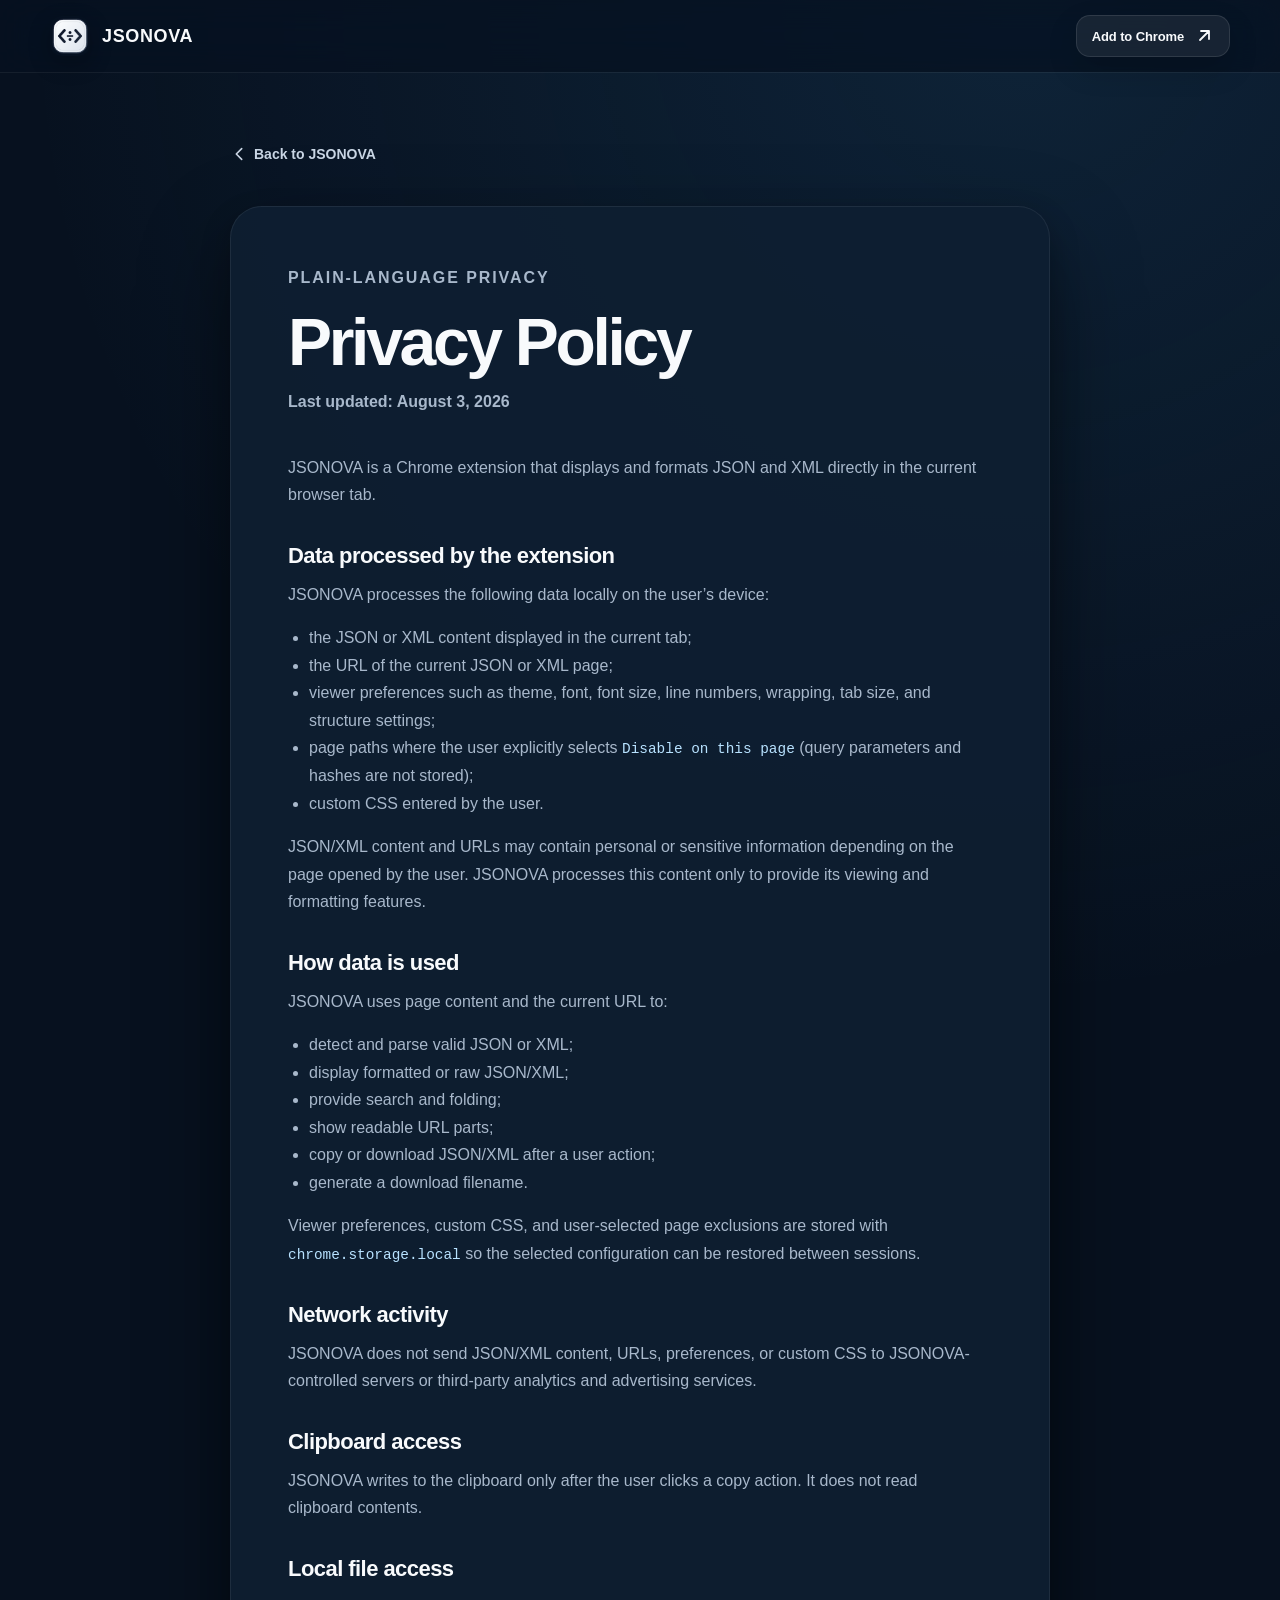
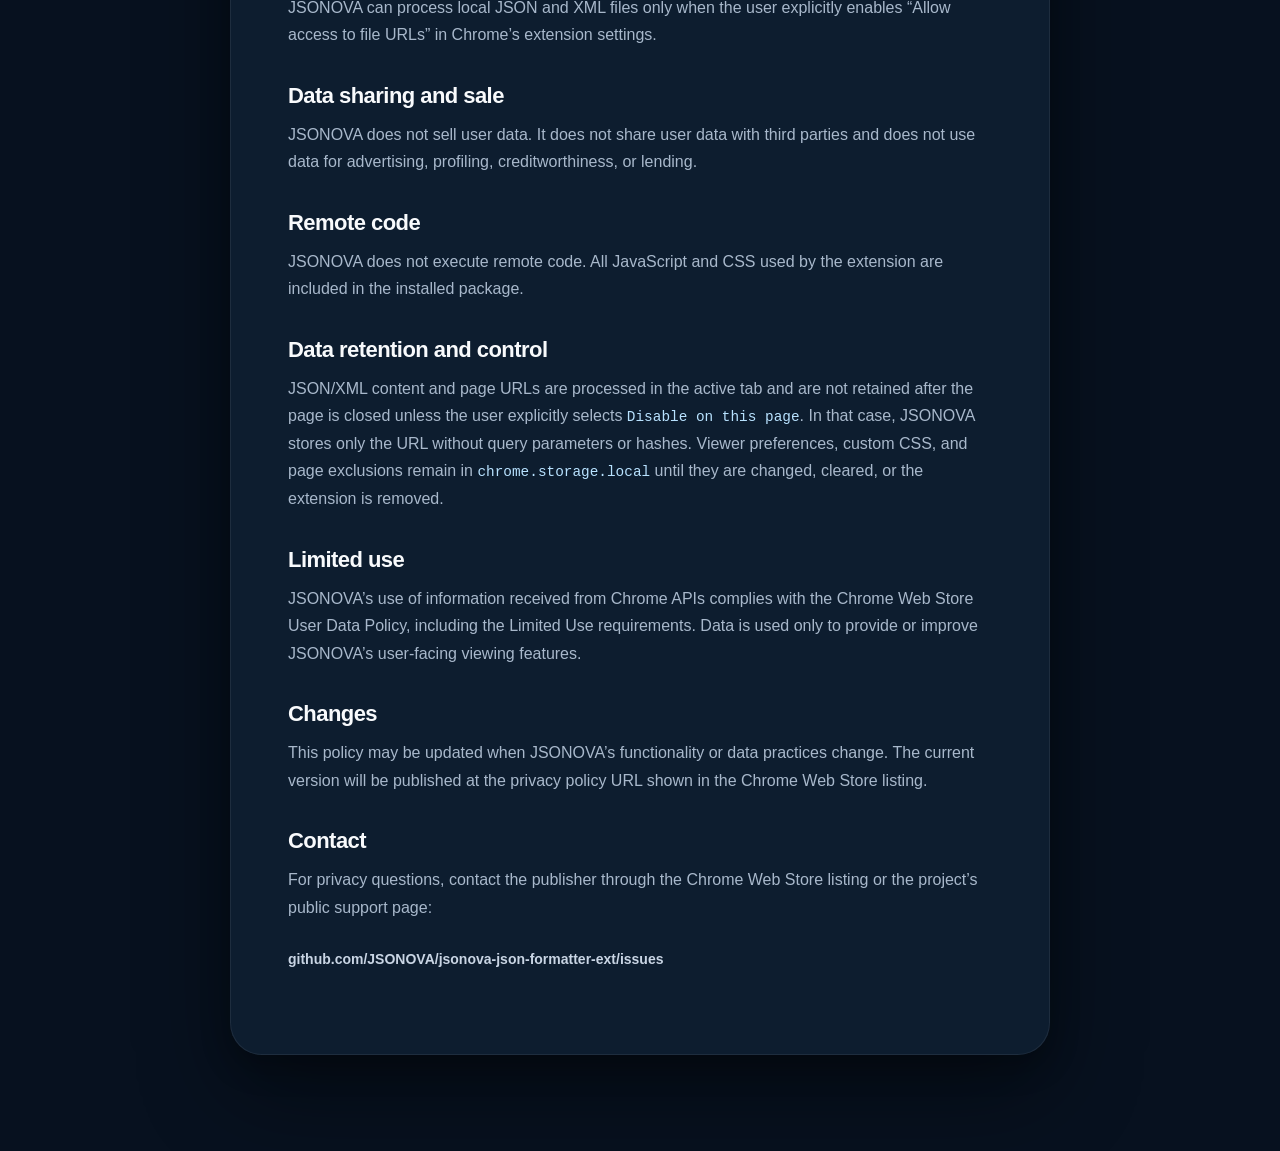
==== privacy.html @ 5b2e215f "feat(site): publish landing page" ====
<!doctype html>
<html lang="en">
  <head>
    <meta charset="UTF-8" />
    <meta name="viewport" content="width=device-width, initial-scale=1" />
    <meta name="theme-color" content="#07111f" />
    <meta name="description" content="Privacy policy for the JSONOVA Chrome extension." />
    <link rel="icon" href="assets/jsonova-icon.png" />
    <link rel="stylesheet" href="styles.css" />
    <title>Privacy Policy — JSONOVA</title>
  </head>
  <body>
    <header class="site-header">
      <div class="container header-inner">
        <a class="brand" href="index.html" aria-label="Back to JSONOVA home">
          <img src="assets/jsonova-icon.png" alt="" width="40" height="40" />
          <span>JSONOVA</span>
        </a>
        <a
          class="button button-small button-secondary"
          href="https://chromewebstore.google.com/detail/lgccmeebjifcbcfpobkkcpoehgciamji"
          target="_blank"
          rel="noopener noreferrer"
        >
          Add to Chrome
          <svg aria-hidden="true" viewBox="0 0 20 20"><path d="M7 5h8v8M15 5 6 14" /></svg>
        </a>
      </div>
    </header>

    <main class="privacy-page">
      <div class="policy-shell">
        <a class="text-link policy-back" href="index.html">
          <svg aria-hidden="true" viewBox="0 0 20 20"><path d="m13 4-6 6 6 6" /></svg>
          Back to JSONOVA
        </a>
        <article class="policy-card">
          <p class="kicker">Plain-language privacy</p>
          <h1>Privacy Policy</h1>
          <p class="policy-date">Last updated: August 3, 2026</p>

          <p>JSONOVA is a Chrome extension that displays and formats JSON and XML directly in the current browser tab.</p>

          <h2>Data processed by the extension</h2>
          <p>JSONOVA processes the following data locally on the user’s device:</p>
          <ul>
            <li>the JSON or XML content displayed in the current tab;</li>
            <li>the URL of the current JSON or XML page;</li>
            <li>viewer preferences such as theme, font, font size, line numbers, wrapping, tab size, and structure settings;</li>
            <li>page paths where the user explicitly selects <code>Disable on this page</code> (query parameters and hashes are not stored);</li>
            <li>custom CSS entered by the user.</li>
          </ul>
          <p>JSON/XML content and URLs may contain personal or sensitive information depending on the page opened by the user. JSONOVA processes this content only to provide its viewing and formatting features.</p>

          <h2>How data is used</h2>
          <p>JSONOVA uses page content and the current URL to:</p>
          <ul>
            <li>detect and parse valid JSON or XML;</li>
            <li>display formatted or raw JSON/XML;</li>
            <li>provide search and folding;</li>
            <li>show readable URL parts;</li>
            <li>copy or download JSON/XML after a user action;</li>
            <li>generate a download filename.</li>
          </ul>
          <p>Viewer preferences, custom CSS, and user-selected page exclusions are stored with <code>chrome.storage.local</code> so the selected configuration can be restored between sessions.</p>

          <h2>Network activity</h2>
          <p>JSONOVA does not send JSON/XML content, URLs, preferences, or custom CSS to JSONOVA-controlled servers or third-party analytics and advertising services.</p>

          <h2>Clipboard access</h2>
          <p>JSONOVA writes to the clipboard only after the user clicks a copy action. It does not read clipboard contents.</p>

          <h2>Local file access</h2>
          <p>JSONOVA can process local JSON and XML files only when the user explicitly enables “Allow access to file URLs” in Chrome’s extension settings.</p>

          <h2>Data sharing and sale</h2>
          <p>JSONOVA does not sell user data. It does not share user data with third parties and does not use data for advertising, profiling, creditworthiness, or lending.</p>

          <h2>Remote code</h2>
          <p>JSONOVA does not execute remote code. All JavaScript and CSS used by the extension are included in the installed package.</p>

          <h2>Data retention and control</h2>
          <p>JSON/XML content and page URLs are processed in the active tab and are not retained after the page is closed unless the user explicitly selects <code>Disable on this page</code>. In that case, JSONOVA stores only the URL without query parameters or hashes. Viewer preferences, custom CSS, and page exclusions remain in <code>chrome.storage.local</code> until they are changed, cleared, or the extension is removed.</p>

          <h2>Limited use</h2>
          <p>JSONOVA’s use of information received from Chrome APIs complies with the Chrome Web Store User Data Policy, including the Limited Use requirements. Data is used only to provide or improve JSONOVA’s user-facing viewing features.</p>

          <h2>Changes</h2>
          <p>This policy may be updated when JSONOVA’s functionality or data practices change. The current version will be published at the privacy policy URL shown in the Chrome Web Store listing.</p>

          <h2>Contact</h2>
          <p>For privacy questions, contact the publisher through the Chrome Web Store listing or the project’s public support page:</p>
          <p><a class="text-link" href="https://github.com/JSONOVA/jsonova-json-formatter-ext/issues" target="_blank" rel="noopener noreferrer">github.com/JSONOVA/jsonova-json-formatter-ext/issues</a></p>
        </article>
      </div>
    </main>
  </body>
</html>
---- styles.css ----
:root {
  color-scheme: dark;
  --bg: #07111f;
  --bg-deep: #050c17;
  --surface: #0d1b2d;
  --surface-raised: #12243a;
  --surface-soft: #152b43;
  --text: #f8fafc;
  --muted: #a8b8cb;
  --muted-strong: #c9d5e4;
  --accent: #8fc9f4;
  --accent-bright: #b8e2ff;
  --accent-deep: #2e86c1;
  --success: #64d6a5;
  --shadow-lg: 0 38px 90px rgba(0, 0, 0, 0.42), 0 12px 30px rgba(0, 0, 0, 0.24);
  --shadow-card: 0 20px 50px rgba(0, 0, 0, 0.22), inset 0 0 0 1px rgba(255, 255, 255, 0.055);
  --radius-xl: 32px;
  --radius-lg: 26px;
  --radius-md: 18px;
  --container: 1180px;
}

*,
*::before,
*::after {
  box-sizing: border-box;
}

html {
  scroll-behavior: smooth;
  scroll-padding-top: 92px;
  overflow-x: clip;
}

body {
  margin: 0;
  min-width: 320px;
  overflow-x: clip;
  background: var(--bg);
  color: var(--text);
  font-family: Inter, ui-sans-serif, -apple-system, BlinkMacSystemFont, "Segoe UI", sans-serif;
  font-synthesis: none;
  -webkit-font-smoothing: antialiased;
  text-rendering: optimizeLegibility;
}

button,
a {
  -webkit-tap-highlight-color: transparent;
}

button {
  font: inherit;
}

a {
  color: inherit;
  text-decoration: none;
}

img,
svg {
  display: block;
}

svg {
  fill: none;
  stroke: currentColor;
  stroke-linecap: round;
  stroke-linejoin: round;
  stroke-width: 1.8;
}

.container {
  width: min(var(--container), calc(100% - 40px));
  margin-inline: auto;
}

.section-shell {
  position: relative;
  padding: 112px 0;
}

.section-muted {
  background:
    radial-gradient(circle at 88% 12%, rgba(67, 148, 209, 0.11), transparent 30%),
    linear-gradient(180deg, rgba(255, 255, 255, 0.018), rgba(255, 255, 255, 0));
}

.skip-link {
  position: fixed;
  z-index: 100;
  top: 12px;
  left: 12px;
  padding: 12px 16px;
  border-radius: 12px;
  background: var(--text);
  color: var(--bg);
  font-weight: 700;
  transform: translateY(-150%);
  transition: transform 180ms ease;
}

.skip-link:focus {
  transform: translateY(0);
}

.site-header {
  position: fixed;
  z-index: 50;
  top: 0;
  right: 0;
  left: 0;
  background: rgba(7, 17, 31, 0.78);
  box-shadow: 0 1px 0 rgba(255, 255, 255, 0.06);
  backdrop-filter: blur(18px) saturate(140%);
}

.header-inner {
  display: flex;
  min-height: 72px;
  align-items: center;
  justify-content: space-between;
  gap: 24px;
}

.brand {
  display: inline-flex;
  min-height: 44px;
  align-items: center;
  gap: 12px;
  font-size: 18px;
  font-weight: 850;
  letter-spacing: 0.035em;
}

.brand img {
  border-radius: 12px;
  box-shadow: 0 8px 22px rgba(0, 0, 0, 0.24);
}

.main-nav {
  display: flex;
  align-items: center;
  gap: 32px;
  color: var(--muted);
  font-size: 14px;
  font-weight: 650;
}

.main-nav a,
.footer-links a {
  position: relative;
  min-height: 44px;
  display: inline-flex;
  align-items: center;
  transition-property: color;
  transition-duration: 180ms;
}

.main-nav a:hover,
.main-nav a:focus-visible,
.footer-links a:hover,
.footer-links a:focus-visible {
  color: var(--text);
}

.button {
  display: inline-flex;
  min-height: 50px;
  align-items: center;
  justify-content: center;
  gap: 10px;
  padding: 0 20px;
  border-radius: 16px;
  font-size: 15px;
  font-weight: 760;
  letter-spacing: -0.01em;
  box-shadow: 0 12px 30px rgba(0, 0, 0, 0.2);
  transition-property: transform, background-color, color, box-shadow;
  transition-duration: 180ms;
  transition-timing-function: cubic-bezier(0.2, 0, 0, 1);
}

.button:hover {
  transform: translateY(-2px);
}

.button:active {
  transform: scale(0.96);
}

.button:focus-visible,
.format-tab:focus-visible,
.url-tab:focus-visible,
.text-link:focus-visible,
.brand:focus-visible,
.main-nav a:focus-visible,
.footer-links a:focus-visible {
  outline: 3px solid rgba(143, 201, 244, 0.62);
  outline-offset: 3px;
}

.button svg {
  width: 20px;
  height: 20px;
}

.button-small {
  min-height: 42px;
  padding-inline: 16px;
  border-radius: 14px;
  font-size: 13px;
}

.button-primary {
  background: linear-gradient(135deg, #bfe5ff 0%, #77bdec 100%);
  color: #07111f;
  box-shadow: 0 18px 36px rgba(47, 132, 191, 0.28), inset 0 1px 0 rgba(255, 255, 255, 0.6);
}

.button-primary:hover {
  box-shadow: 0 22px 42px rgba(47, 132, 191, 0.34), inset 0 1px 0 rgba(255, 255, 255, 0.68);
}

.button-secondary {
  background: rgba(255, 255, 255, 0.065);
  color: var(--text);
  box-shadow: inset 0 0 0 1px rgba(255, 255, 255, 0.1), 0 12px 30px rgba(0, 0, 0, 0.16);
}

.button-secondary:hover {
  background: rgba(255, 255, 255, 0.095);
}

.chrome-mark {
  stroke-width: 1.6;
}

.text-link {
  display: inline-flex;
  min-height: 44px;
  align-items: center;
  gap: 6px;
  color: var(--muted-strong);
  font-size: 14px;
  font-weight: 700;
  transition-property: color;
  transition-duration: 180ms;
}

.text-link:hover {
  color: var(--text);
}

.text-link svg {
  width: 18px;
  height: 18px;
  transition-property: transform;
  transition-duration: 180ms;
}

.text-link:hover svg {
  transform: translateX(3px);
}

.hero {
  min-height: 100vh;
  padding-top: 154px;
  padding-bottom: 68px;
  background:
    linear-gradient(180deg, rgba(7, 17, 31, 0) 70%, rgba(20, 43, 67, 0.22)),
    radial-gradient(circle at 52% 2%, rgba(63, 137, 201, 0.13), transparent 32%);
  isolation: isolate;
}

.hero::before {
  position: absolute;
  z-index: -2;
  inset: 0;
  background-image:
    linear-gradient(rgba(255, 255, 255, 0.025) 1px, transparent 1px),
    linear-gradient(90deg, rgba(255, 255, 255, 0.025) 1px, transparent 1px);
  background-size: 72px 72px;
  mask-image: linear-gradient(to bottom, black, transparent 72%);
  content: "";
}

.hero-orb,
.final-orb,
.xml-glow {
  position: absolute;
  z-index: -1;
  border-radius: 50%;
  filter: blur(70px);
  pointer-events: none;
}

.hero-orb-one {
  top: 90px;
  right: -150px;
  width: 520px;
  height: 520px;
  background: rgba(52, 140, 205, 0.18);
}

.hero-orb-two {
  bottom: 40px;
  left: -180px;
  width: 460px;
  height: 460px;
  background: rgba(25, 97, 155, 0.12);
}

.hero-grid {
  display: grid;
  grid-template-columns: minmax(0, 0.84fr) minmax(560px, 1.16fr);
  align-items: center;
  gap: 66px;
}

.hero-copy {
  position: relative;
  z-index: 2;
}

.eyebrow,
.kicker {
  color: var(--accent);
  font-size: 13px;
  font-weight: 800;
  letter-spacing: 0.12em;
  text-transform: uppercase;
}

.eyebrow {
  display: inline-flex;
  min-height: 34px;
  align-items: center;
  gap: 9px;
  padding: 0 13px;
  border-radius: 17px;
  background: rgba(143, 201, 244, 0.08);
  box-shadow: inset 0 0 0 1px rgba(143, 201, 244, 0.16);
  letter-spacing: 0.075em;
}

.eyebrow-dot,
.live-dot {
  width: 7px;
  height: 7px;
  flex: 0 0 auto;
  border-radius: 50%;
  background: var(--success);
  box-shadow: 0 0 0 4px rgba(100, 214, 165, 0.1), 0 0 16px rgba(100, 214, 165, 0.55);
}

h1,
h2,
h3,
p {
  margin-top: 0;
}

h1,
h2 {
  text-wrap: balance;
}

p {
  text-wrap: pretty;
}

.hero h1 {
  margin: 25px 0 24px;
  font-size: clamp(58px, 6.1vw, 88px);
  line-height: 0.98;
  letter-spacing: -0.061em;
}

.hero h1 span {
  color: var(--accent);
}

.hero-lead {
  max-width: 600px;
  margin-bottom: 30px;
  color: var(--muted);
  font-size: clamp(18px, 1.7vw, 21px);
  line-height: 1.62;
}

.hero-actions {
  display: flex;
  align-items: center;
  gap: 22px;
  flex-wrap: wrap;
}

.trust-list {
  display: flex;
  flex-wrap: wrap;
  gap: 12px 24px;
  margin: 24px 0 0;
  padding: 0;
  color: #92a6bd;
  font-size: 13px;
  font-weight: 650;
  list-style: none;
}

.trust-list li {
  display: inline-flex;
  align-items: center;
  gap: 7px;
}

.trust-list svg {
  width: 16px;
  height: 16px;
  color: var(--success);
  stroke-width: 2.3;
}

.showcase {
  position: relative;
  padding: 8px;
  border-radius: var(--radius-xl);
  background: rgba(16, 34, 55, 0.7);
  box-shadow: var(--shadow-lg), inset 0 0 0 1px rgba(255, 255, 255, 0.07);
  backdrop-filter: blur(10px);
}

.showcase-toolbar {
  display: flex;
  min-height: 58px;
  align-items: center;
  justify-content: space-between;
  gap: 16px;
  padding: 8px 12px 8px 10px;
}

.showcase-toolbar > span {
  display: inline-flex;
  align-items: center;
  gap: 10px;
  color: #8195ad;
  font-size: 11px;
  font-weight: 800;
  letter-spacing: 0.08em;
}

.format-tabs {
  display: inline-flex;
  gap: 4px;
  padding: 4px;
  border-radius: 14px;
  background: rgba(4, 11, 21, 0.58);
}

.format-tab {
  min-width: 68px;
  min-height: 40px;
  border: 0;
  border-radius: 10px;
  background: transparent;
  color: #8296ad;
  cursor: pointer;
  font-size: 12px;
  font-weight: 800;
  letter-spacing: 0.05em;
  transition-property: background-color, color, box-shadow, transform;
  transition-duration: 180ms;
  transition-timing-function: cubic-bezier(0.2, 0, 0, 1);
}

.format-tab:hover {
  color: var(--text);
}

.format-tab:active {
  transform: scale(0.96);
}

.format-tab.is-active {
  background: #1b3653;
  color: var(--accent-bright);
  box-shadow: 0 8px 16px rgba(0, 0, 0, 0.2), inset 0 0 0 1px rgba(255, 255, 255, 0.08);
}

.media-shell {
  position: relative;
  overflow: hidden;
  min-height: 560px;
  border-radius: calc(var(--radius-xl) - 8px);
  background: #20252e;
  box-shadow: inset 0 0 0 1px rgba(255, 255, 255, 0.1);
}

.product-shot {
  position: absolute;
  inset: 0;
  opacity: 0;
  transform: scale(0.985);
  pointer-events: none;
  transition-property: opacity, transform, filter;
  transition-duration: 260ms;
  transition-timing-function: cubic-bezier(0.2, 0, 0, 1);
  filter: blur(1px);
}

.product-shot.is-active {
  z-index: 1;
  opacity: 1;
  transform: scale(1);
  pointer-events: auto;
  filter: blur(0);
}

.product-shot img,
.media-shell-tall img {
  width: 100%;
  height: 100%;
  object-fit: cover;
  object-position: top;
  outline: 1px solid rgba(255, 255, 255, 0.1);
  outline-offset: -1px;
}

.showcase-note {
  display: flex;
  min-height: 46px;
  align-items: center;
  justify-content: space-between;
  padding: 0 14px;
  color: #758aa3;
  font-size: 11px;
  font-weight: 700;
  letter-spacing: 0.04em;
}

.capability-strip {
  display: grid;
  grid-template-columns: repeat(4, 1fr);
  margin-top: 76px;
  border-radius: 22px;
  background: rgba(11, 25, 42, 0.66);
  box-shadow: inset 0 0 0 1px rgba(255, 255, 255, 0.055), 0 20px 45px rgba(0, 0, 0, 0.16);
}

.capability-strip div {
  display: flex;
  min-height: 82px;
  align-items: center;
  gap: 14px;
  padding: 0 24px;
}

.capability-strip div + div {
  box-shadow: inset 1px 0 rgba(255, 255, 255, 0.055);
}

.capability-strip span,
.step-number {
  color: #6686a5;
  font-size: 12px;
  font-variant-numeric: tabular-nums;
  font-weight: 800;
  letter-spacing: 0.08em;
}

.capability-strip strong {
  color: var(--muted-strong);
  font-size: 13px;
  letter-spacing: 0.01em;
}

.section-heading {
  max-width: 770px;
  margin-bottom: 55px;
}

.section-heading h2,
.xml-copy h2,
.privacy-card h2,
.final-cta h2 {
  margin: 14px 0 20px;
  font-size: clamp(40px, 5vw, 64px);
  line-height: 1.06;
  letter-spacing: -0.048em;
}

.section-heading > p:last-child,
.xml-copy > p,
.privacy-card p,
.final-cta > p:not(.kicker) {
  color: var(--muted);
  font-size: 18px;
  line-height: 1.7;
}

.feature-grid {
  display: grid;
  grid-template-columns: repeat(2, minmax(0, 1fr));
  gap: 18px;
}

.feature-card {
  position: relative;
  min-height: 330px;
  padding: 32px;
  overflow: hidden;
  border-radius: var(--radius-lg);
  background:
    radial-gradient(circle at 100% 0, rgba(88, 166, 220, 0.1), transparent 38%),
    rgba(14, 30, 49, 0.9);
  box-shadow: var(--shadow-card);
}

.feature-card-wide {
  display: grid;
  grid-template-columns: minmax(0, 1fr) minmax(220px, 0.75fr);
  align-items: end;
  gap: 28px;
}

.feature-icon,
.step-icon,
.privacy-mark {
  display: grid;
  width: 50px;
  height: 50px;
  place-items: center;
  border-radius: 15px;
  background: rgba(143, 201, 244, 0.09);
  color: var(--accent);
  box-shadow: inset 0 0 0 1px rgba(143, 201, 244, 0.14), 0 12px 24px rgba(0, 0, 0, 0.16);
}

.feature-icon {
  position: absolute;
  top: 28px;
  right: 28px;
}

.feature-icon svg,
.step-icon svg {
  width: 25px;
  height: 25px;
}

.card-label {
  margin-bottom: 18px;
  color: var(--accent);
  font-size: 12px;
  font-weight: 800;
  letter-spacing: 0.11em;
  text-transform: uppercase;
}

.feature-card h3,
.workflow-list h3 {
  max-width: 430px;
  margin-bottom: 14px;
  font-size: 27px;
  line-height: 1.15;
  letter-spacing: -0.03em;
}

.feature-card > p:last-child,
.feature-card > div > p:last-child,
.workflow-list p {
  max-width: 490px;
  margin-bottom: 0;
  color: var(--muted);
  font-size: 16px;
  line-height: 1.65;
}

.mini-workflow {
  display: flex;
  align-items: center;
  justify-content: flex-end;
  gap: 9px;
  color: var(--muted-strong);
  font-size: 12px;
  font-weight: 750;
}

.mini-workflow span {
  display: grid;
  min-width: 62px;
  min-height: 38px;
  place-items: center;
  border-radius: 12px;
  background: rgba(255, 255, 255, 0.055);
  box-shadow: inset 0 0 0 1px rgba(255, 255, 255, 0.06);
}

.mini-workflow i {
  width: 18px;
  height: 1px;
  background: #45637e;
}

.theme-palette {
  display: flex;
  justify-content: flex-end;
  gap: 9px;
  align-self: end;
}

.theme-swatch {
  display: flex;
  width: 74px;
  min-height: 92px;
  align-items: flex-end;
  justify-content: center;
  padding-bottom: 12px;
  border-radius: 16px;
  font-size: 11px;
  font-weight: 800;
}

.theme-light {
  background: #f8fafc;
  color: #172235;
  box-shadow: 0 12px 26px rgba(0, 0, 0, 0.2), inset 0 0 0 1px rgba(0, 0, 0, 0.1);
}

.theme-dark {
  background: #111d2f;
  color: #d8e2ee;
  box-shadow: inset 0 0 0 1px rgba(255, 255, 255, 0.1);
}

.theme-system {
  background: linear-gradient(135deg, #f8fafc 0 50%, #111d2f 50% 100%);
  color: #79bce9;
  box-shadow: inset 0 0 0 1px rgba(255, 255, 255, 0.1);
  text-shadow: 0 1px 4px rgba(0, 0, 0, 0.9);
}

.url-section {
  background:
    radial-gradient(circle at 78% 42%, rgba(43, 153, 191, 0.13), transparent 34%),
    linear-gradient(180deg, rgba(255, 255, 255, 0.018), rgba(255, 255, 255, 0));
}

.url-grid {
  display: grid;
  grid-template-columns: minmax(0, 0.82fr) minmax(560px, 1.18fr);
  align-items: center;
  gap: 76px;
}

.url-copy h2 {
  margin: 14px 0 20px;
  font-size: clamp(40px, 5vw, 62px);
  line-height: 1.06;
  letter-spacing: -0.048em;
}

.url-copy > p:not(.kicker):not(.url-availability) {
  max-width: 540px;
  color: var(--muted);
  font-size: 18px;
  line-height: 1.7;
}

.url-benefits {
  display: grid;
  gap: 18px;
  margin: 30px 0;
  padding: 0;
  list-style: none;
}

.url-benefits li {
  display: grid;
  grid-template-columns: 42px minmax(0, 1fr);
  align-items: center;
  gap: 13px;
  color: var(--muted);
  font-size: 14px;
  line-height: 1.55;
}

.url-benefits strong {
  color: var(--text);
  font-weight: 750;
}

.url-benefit-icon {
  display: grid;
  width: 42px;
  height: 42px;
  place-items: center;
  border-radius: 13px;
  background: rgba(143, 201, 244, 0.08);
  color: var(--accent);
  box-shadow: inset 0 0 0 1px rgba(143, 201, 244, 0.12), 0 10px 22px rgba(0, 0, 0, 0.15);
}

.url-benefit-icon svg {
  width: 21px;
  height: 21px;
}

.url-anatomy {
  display: flex;
  max-width: 520px;
  min-height: 48px;
  align-items: center;
  gap: 8px;
  padding: 8px 13px;
  border-radius: 15px;
  background: rgba(4, 13, 24, 0.54);
  color: var(--accent-bright);
  box-shadow: inset 0 0 0 1px rgba(255, 255, 255, 0.06);
  font-family: "SFMono-Regular", Consolas, "Liberation Mono", monospace;
  font-size: 12px;
  font-weight: 700;
}

.url-anatomy i {
  color: #5d748d;
  font-style: normal;
}

.url-availability {
  display: flex;
  align-items: center;
  gap: 9px;
  margin: 17px 0 0;
  color: #8298b0;
  font-size: 12px;
  font-weight: 700;
}

.url-availability > span {
  width: 7px;
  height: 7px;
  border-radius: 50%;
  background: var(--success);
  box-shadow: 0 0 12px rgba(100, 214, 165, 0.5);
}

.url-preview {
  position: relative;
  min-width: 0;
  padding: 8px;
  border-radius: var(--radius-xl);
  background: rgba(15, 31, 50, 0.82);
  box-shadow: var(--shadow-lg), inset 0 0 0 1px rgba(255, 255, 255, 0.07);
  backdrop-filter: blur(10px);
}

.url-preview-header {
  display: flex;
  min-height: 66px;
  align-items: center;
  justify-content: space-between;
  gap: 16px;
  padding: 8px 12px 8px 14px;
}

.url-preview-header > div:first-child {
  display: flex;
  align-items: center;
  gap: 10px;
  color: var(--muted-strong);
  font-size: 12px;
  font-weight: 850;
  letter-spacing: 0.07em;
}

.url-preview-icon {
  display: grid;
  width: 36px;
  height: 36px;
  place-items: center;
  border-radius: 11px;
  background: rgba(143, 201, 244, 0.08);
  color: var(--accent);
  box-shadow: inset 0 0 0 1px rgba(143, 201, 244, 0.12);
}

.url-preview-icon svg {
  width: 19px;
  height: 19px;
}

.url-tabs {
  display: inline-flex;
  gap: 4px;
  padding: 4px;
  border-radius: 14px;
  background: rgba(4, 11, 21, 0.58);
}

.url-tab {
  min-width: 72px;
  min-height: 40px;
  border: 0;
  border-radius: 10px;
  background: transparent;
  color: #8296ad;
  cursor: pointer;
  font-size: 12px;
  font-weight: 800;
  transition-property: background-color, color, box-shadow, transform;
  transition-duration: 180ms;
  transition-timing-function: cubic-bezier(0.2, 0, 0, 1);
}

.url-tab:hover {
  color: var(--text);
}

.url-tab:active {
  transform: scale(0.96);
}

.url-tab.is-active {
  background: #1b3653;
  color: var(--accent-bright);
  box-shadow: 0 8px 16px rgba(0, 0, 0, 0.2), inset 0 0 0 1px rgba(255, 255, 255, 0.08);
}

.url-media-shell {
  position: relative;
  overflow: hidden;
  aspect-ratio: 698 / 514;
  border-radius: calc(var(--radius-xl) - 8px);
  background:
    radial-gradient(circle at 50% 45%, rgba(39, 86, 125, 0.16), transparent 54%),
    #20252e;
  box-shadow: inset 0 0 0 1px rgba(255, 255, 255, 0.1);
}

.url-panel {
  position: absolute;
  inset: 0;
  display: grid;
  place-items: center;
  padding: 6px;
  opacity: 0;
  transform: scale(0.985);
  pointer-events: none;
  filter: blur(1px);
  transition-property: opacity, transform, filter;
  transition-duration: 260ms;
  transition-timing-function: cubic-bezier(0.2, 0, 0, 1);
}

.url-panel.is-active {
  z-index: 1;
  opacity: 1;
  transform: scale(1);
  pointer-events: auto;
  filter: blur(0);
}

.url-panel img {
  width: 100%;
  height: 100%;
  border-radius: calc(var(--radius-xl) - 12px);
  object-fit: contain;
  outline: 1px solid rgba(255, 255, 255, 0.1);
  outline-offset: -1px;
}

.url-preview-footer {
  display: flex;
  min-height: 46px;
  align-items: center;
  justify-content: space-between;
  gap: 16px;
  padding: 0 14px;
  color: #758aa3;
  font-size: 11px;
  font-weight: 750;
  letter-spacing: 0.05em;
}

.url-preview-footer > span:first-child {
  display: inline-flex;
  align-items: center;
  gap: 8px;
}

.url-preview-footer i {
  width: 7px;
  height: 7px;
  border-radius: 50%;
  background: var(--success);
  box-shadow: 0 0 12px rgba(100, 214, 165, 0.5);
}

.xml-section {
  padding-block: 136px;
  background: radial-gradient(circle at 78% 50%, rgba(44, 141, 196, 0.13), transparent 36%);
}

.xml-grid {
  display: grid;
  grid-template-columns: minmax(0, 0.82fr) minmax(540px, 1.18fr);
  align-items: center;
  gap: 88px;
}

.xml-copy > p {
  max-width: 520px;
}

.xml-copy code {
  padding: 2px 7px;
  border-radius: 7px;
  background: rgba(143, 201, 244, 0.09);
  color: var(--accent-bright);
  font-family: "SFMono-Regular", Consolas, "Liberation Mono", monospace;
  font-size: 0.9em;
}

.check-grid {
  display: grid;
  grid-template-columns: repeat(2, minmax(0, 1fr));
  gap: 13px 18px;
  margin: 30px 0 34px;
  padding: 0;
  color: var(--muted-strong);
  font-size: 14px;
  font-weight: 650;
  list-style: none;
}

.check-grid li {
  display: flex;
  align-items: center;
  gap: 9px;
}

.check-grid span {
  display: grid;
  width: 22px;
  height: 22px;
  place-items: center;
  border-radius: 50%;
  background: rgba(100, 214, 165, 0.1);
  color: var(--success);
  font-size: 12px;
  box-shadow: inset 0 0 0 1px rgba(100, 214, 165, 0.14);
}

.xml-visual {
  position: relative;
  min-width: 0;
}

.xml-glow {
  inset: 8% -8% -8% 12%;
  background: rgba(54, 148, 205, 0.18);
}

.media-shell-tall {
  min-height: 610px;
  padding: 6px;
  border-radius: var(--radius-xl);
  background: #101d30;
  box-shadow: var(--shadow-lg), inset 0 0 0 1px rgba(255, 255, 255, 0.075);
  transform: perspective(1400px) rotateY(-3deg) rotateX(1deg);
}

.media-shell-tall img {
  border-radius: calc(var(--radius-xl) - 8px);
}

.floating-chip {
  position: absolute;
  display: inline-flex;
  min-height: 42px;
  align-items: center;
  gap: 9px;
  padding: 0 15px;
  border-radius: 14px;
  background: rgba(15, 32, 51, 0.9);
  color: var(--muted-strong);
  font-size: 12px;
  font-weight: 750;
  box-shadow: 0 18px 38px rgba(0, 0, 0, 0.32), inset 0 0 0 1px rgba(255, 255, 255, 0.075);
  backdrop-filter: blur(12px);
}

.floating-chip span {
  width: 7px;
  height: 7px;
  border-radius: 50%;
  background: var(--success);
  box-shadow: 0 0 12px rgba(100, 214, 165, 0.5);
}

.chip-one {
  top: 68px;
  right: -22px;
}

.chip-two {
  bottom: 62px;
  left: -34px;
}

.workflow-section {
  background: linear-gradient(180deg, rgba(255, 255, 255, 0.018), rgba(255, 255, 255, 0));
}

.section-heading-centered {
  margin-inline: auto;
  text-align: center;
}

.workflow-list {
  display: grid;
  grid-template-columns: repeat(3, minmax(0, 1fr));
  gap: 18px;
  margin: 0;
  padding: 0;
  list-style: none;
}

.workflow-list li {
  position: relative;
  min-height: 290px;
  padding: 30px;
  border-radius: var(--radius-lg);
  background: rgba(13, 28, 46, 0.74);
  box-shadow: var(--shadow-card);
}

.step-number {
  position: absolute;
  top: 32px;
  right: 32px;
}

.step-icon {
  margin-bottom: 54px;
}

.privacy-section {
  padding-block: 64px;
}

.privacy-card {
  display: grid;
  grid-template-columns: auto minmax(0, 1fr) auto;
  align-items: center;
  gap: 28px;
  padding: 44px;
  border-radius: var(--radius-xl);
  background:
    radial-gradient(circle at 100% 0, rgba(100, 214, 165, 0.08), transparent 30%),
    rgba(14, 31, 49, 0.84);
  box-shadow: var(--shadow-card);
}

.privacy-mark {
  width: 72px;
  height: 72px;
  border-radius: 22px;
  color: var(--success);
}

.privacy-mark svg {
  width: 38px;
  height: 38px;
}

.privacy-card h2 {
  margin: 8px 0 9px;
  font-size: 36px;
}

.privacy-card p {
  max-width: 760px;
  margin-bottom: 0;
  font-size: 15px;
}

.final-cta-section {
  padding-top: 90px;
  padding-bottom: 120px;
}

.final-cta {
  position: relative;
  overflow: hidden;
  padding: 84px 30px;
  border-radius: 40px;
  background:
    radial-gradient(circle at 50% 120%, rgba(100, 182, 237, 0.2), transparent 46%),
    linear-gradient(145deg, #10243a, #0b1a2c);
  box-shadow: var(--shadow-lg), inset 0 0 0 1px rgba(255, 255, 255, 0.07);
  text-align: center;
  isolation: isolate;
}

.final-cta::before {
  position: absolute;
  z-index: -1;
  inset: 0;
  background-image: radial-gradient(rgba(255, 255, 255, 0.08) 1px, transparent 1px);
  background-size: 24px 24px;
  mask-image: linear-gradient(to bottom, transparent, black, transparent);
  content: "";
}

.final-orb {
  right: 20%;
  bottom: -320px;
  width: 640px;
  height: 640px;
  background: rgba(64, 151, 211, 0.22);
}

.final-cta > img {
  margin: 0 auto 26px;
  border-radius: 21px;
  box-shadow: 0 20px 36px rgba(0, 0, 0, 0.3);
}

.final-cta h2 {
  margin-bottom: 18px;
}

.final-cta > p:not(.kicker) {
  margin-bottom: 30px;
}

.final-cta .button {
  margin-inline: auto;
}

.cta-note {
  display: block;
  margin-top: 16px;
  color: #7990a8;
  font-size: 12px;
  font-weight: 650;
}

.site-footer {
  background: var(--bg-deep);
  box-shadow: inset 0 1px rgba(255, 255, 255, 0.055);
}

.privacy-page {
  min-height: 100vh;
  padding: 132px 0 96px;
  background:
    radial-gradient(circle at 80% 0, rgba(59, 145, 207, 0.14), transparent 34%),
    var(--bg);
}

.policy-shell {
  width: min(820px, calc(100% - 40px));
  margin-inline: auto;
}

.policy-back {
  margin-bottom: 30px;
}

.policy-card {
  padding: clamp(28px, 6vw, 58px);
  border-radius: var(--radius-xl);
  background: rgba(14, 30, 49, 0.9);
  box-shadow: var(--shadow-lg), inset 0 0 0 1px rgba(255, 255, 255, 0.07);
}

.policy-card h1 {
  margin: 16px 0 12px;
  font-size: clamp(42px, 7vw, 66px);
  line-height: 1.04;
  letter-spacing: -0.05em;
}

.policy-date {
  margin-bottom: 38px;
  color: #7f94ac;
  font-size: 13px;
  font-variant-numeric: tabular-nums;
  font-weight: 700;
}

.policy-card h2 {
  margin: 34px 0 12px;
  font-size: 22px;
  letter-spacing: -0.025em;
}

.policy-card p,
.policy-card li {
  color: var(--muted);
  font-size: 16px;
  line-height: 1.72;
}

.policy-card ul {
  padding-left: 21px;
}

.policy-card code {
  color: var(--accent-bright);
  font-family: "SFMono-Regular", Consolas, "Liberation Mono", monospace;
  font-size: 0.9em;
}

.footer-inner {
  display: grid;
  grid-template-columns: auto minmax(0, 1fr) auto auto;
  min-height: 112px;
  align-items: center;
  gap: 30px;
  color: #71869e;
  font-size: 12px;
}

.brand-footer {
  font-size: 15px;
}

.footer-inner p {
  margin-bottom: 0;
}

.footer-links {
  display: flex;
  align-items: center;
  gap: 22px;
}

.reveal {
  opacity: 0;
  transform: translateY(18px);
  transition-property: opacity, transform;
  transition-duration: 560ms;
  transition-timing-function: cubic-bezier(0.2, 0, 0, 1);
}

.reveal.is-visible {
  opacity: 1;
  transform: translateY(0);
}

.feature-grid .reveal:nth-child(2),
.workflow-list .reveal:nth-child(2) {
  transition-delay: 80ms;
}

.feature-grid .reveal:nth-child(3),
.workflow-list .reveal:nth-child(3) {
  transition-delay: 160ms;
}

.feature-grid .reveal:nth-child(4) {
  transition-delay: 240ms;
}

@media (max-width: 1080px) {
  .hero-grid,
  .xml-grid,
  .url-grid {
    grid-template-columns: 1fr;
  }

  .hero-grid {
    gap: 58px;
  }

  .hero-copy {
    max-width: 760px;
    text-align: center;
    margin-inline: auto;
  }

  .hero-lead {
    margin-inline: auto;
  }

  .hero-actions,
  .trust-list {
    justify-content: center;
  }

  .showcase {
    width: min(820px, 100%);
    margin-inline: auto;
  }

  .xml-copy {
    max-width: 720px;
  }

  .url-copy {
    max-width: 760px;
  }

  .url-copy > p:not(.kicker):not(.url-availability) {
    max-width: 700px;
  }

  .url-preview {
    width: min(820px, 100%);
    margin-inline: auto;
  }

  .xml-copy > p {
    max-width: 680px;
  }

  .xml-visual {
    width: min(820px, 100%);
    margin-inline: auto;
  }

  .feature-card-wide {
    grid-template-columns: 1fr;
  }

  .mini-workflow,
  .theme-palette {
    justify-content: flex-start;
  }

  .footer-inner {
    grid-template-columns: auto 1fr auto;
  }

  .footer-inner > p {
    display: none;
  }
}

@media (max-width: 760px) {
  .container {
    width: min(100% - 28px, var(--container));
  }

  .section-shell {
    padding-block: 82px;
  }

  .main-nav {
    display: none;
  }

  .header-inner {
    min-height: 66px;
  }

  .brand span {
    font-size: 16px;
  }

  .header-inner .button-small {
    min-height: 40px;
    padding-inline: 13px;
  }

  .hero {
    min-height: auto;
    padding-top: 124px;
    padding-bottom: 54px;
  }

  .hero h1 {
    margin-top: 22px;
    font-size: clamp(48px, 15vw, 68px);
  }

  .hero-lead {
    font-size: 17px;
  }

  .hero-actions {
    flex-direction: column;
    gap: 10px;
  }

  .hero-actions .button {
    width: 100%;
  }

  .showcase {
    padding: 6px;
    border-radius: 24px;
  }

  .showcase-toolbar > span,
  .showcase-note span:last-child {
    display: none;
  }

  .media-shell {
    min-height: min(118vw, 560px);
    border-radius: 18px;
  }

  .showcase-note {
    justify-content: center;
  }

  .capability-strip {
    grid-template-columns: repeat(2, 1fr);
    margin-top: 42px;
  }

  .capability-strip div {
    min-height: 68px;
    padding-inline: 16px;
  }

  .capability-strip div + div {
    box-shadow: none;
  }

  .capability-strip div:nth-child(even) {
    box-shadow: inset 1px 0 rgba(255, 255, 255, 0.055);
  }

  .capability-strip div:nth-child(n + 3) {
    box-shadow: inset 0 1px rgba(255, 255, 255, 0.055);
  }

  .capability-strip div:nth-child(4) {
    box-shadow: inset 1px 1px rgba(255, 255, 255, 0.055);
  }

  .feature-grid,
  .workflow-list {
    grid-template-columns: 1fr;
  }

  .feature-card,
  .workflow-list li {
    min-height: auto;
    padding: 26px;
  }

  .feature-card {
    padding-top: 92px;
  }

  .feature-icon {
    top: 24px;
    right: auto;
    left: 26px;
  }

  .mini-workflow {
    flex-wrap: wrap;
  }

  .theme-palette {
    flex-wrap: wrap;
  }

  .xml-section {
    padding-block: 96px;
  }

  .url-grid {
    gap: 50px;
  }

  .url-preview {
    padding: 6px;
    border-radius: 24px;
  }

  .url-preview-header {
    min-height: 60px;
    padding-inline: 9px;
  }

  .url-preview-header > div:first-child > span:last-child,
  .url-preview-footer > span:last-child {
    display: none;
  }

  .url-preview-footer {
    justify-content: center;
  }

  .url-media-shell {
    border-radius: 18px;
  }

  .url-panel {
    padding: 4px;
  }

  .url-panel img {
    border-radius: 15px;
  }

  .xml-grid {
    gap: 56px;
  }

  .check-grid {
    grid-template-columns: 1fr;
  }

  .xml-copy .button {
    width: 100%;
  }

  .media-shell-tall {
    min-height: 116vw;
    transform: none;
  }

  .floating-chip {
    display: none;
  }

  .step-icon {
    margin-bottom: 42px;
  }

  .privacy-card {
    grid-template-columns: 1fr;
    padding: 30px;
  }

  .privacy-card .text-link {
    justify-self: start;
  }

  .final-cta-section {
    padding-top: 68px;
    padding-bottom: 82px;
  }

  .final-cta {
    padding: 64px 22px;
    border-radius: 28px;
  }

  .final-cta .button {
    width: 100%;
  }

  .footer-inner {
    grid-template-columns: 1fr;
    padding-block: 28px;
    text-align: center;
  }

  .brand-footer,
  .footer-links {
    justify-content: center;
  }

  .privacy-page {
    padding-top: 106px;
  }

  .policy-shell {
    width: min(100% - 28px, 820px);
  }

  .policy-card {
    border-radius: 24px;
  }
}

@media (max-width: 430px) {
  .header-inner .button-small svg {
    display: none;
  }

  .header-inner .button-small {
    font-size: 12px;
  }

  .brand {
    gap: 8px;
  }

  .brand img {
    width: 36px;
    height: 36px;
  }

  .eyebrow {
    font-size: 10px;
  }

  .trust-list {
    gap: 10px 14px;
  }

  .capability-strip strong {
    font-size: 11px;
  }

  .theme-swatch {
    width: 68px;
  }
}

@media (prefers-reduced-motion: reduce) {
  html {
    scroll-behavior: auto;
  }

  *,
  *::before,
  *::after {
    scroll-behavior: auto !important;
    transition-duration: 0.01ms !important;
    transition-delay: 0ms !important;
  }

  .reveal {
    opacity: 1;
    transform: none;
  }
}
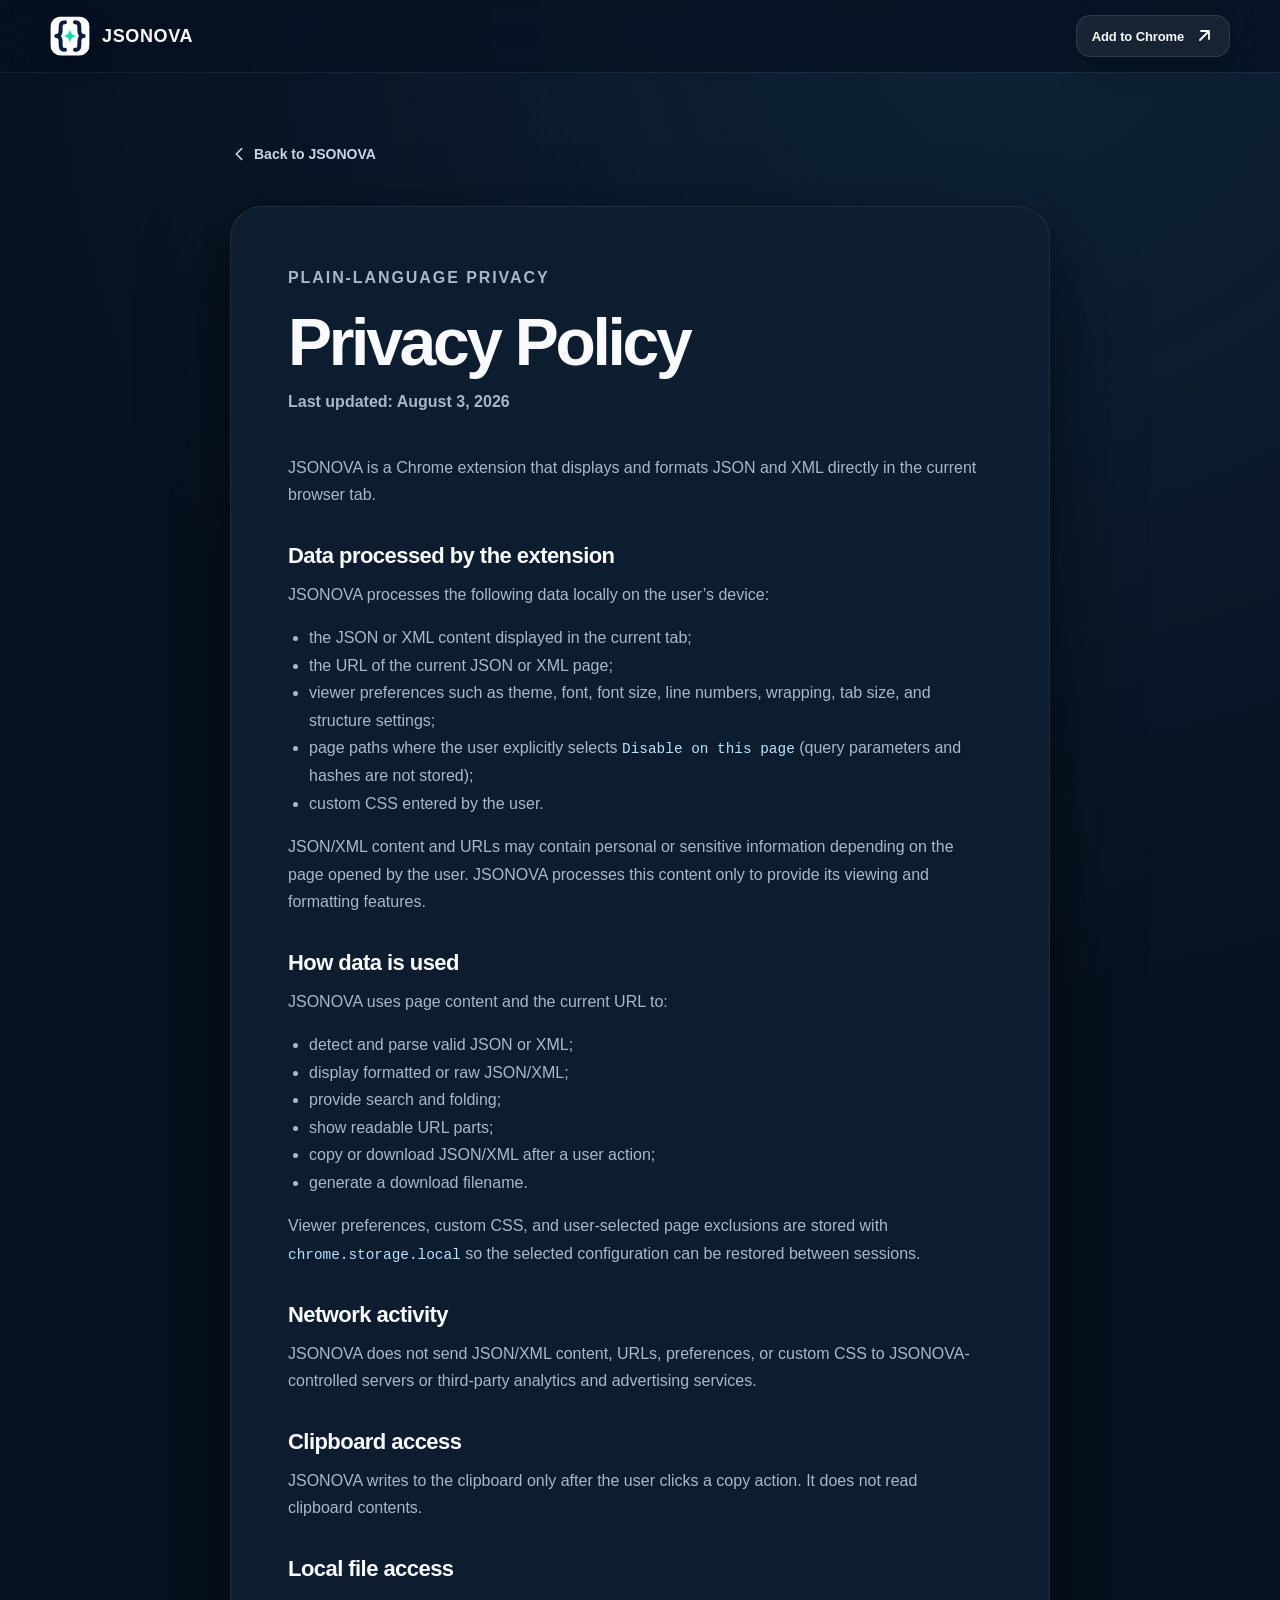
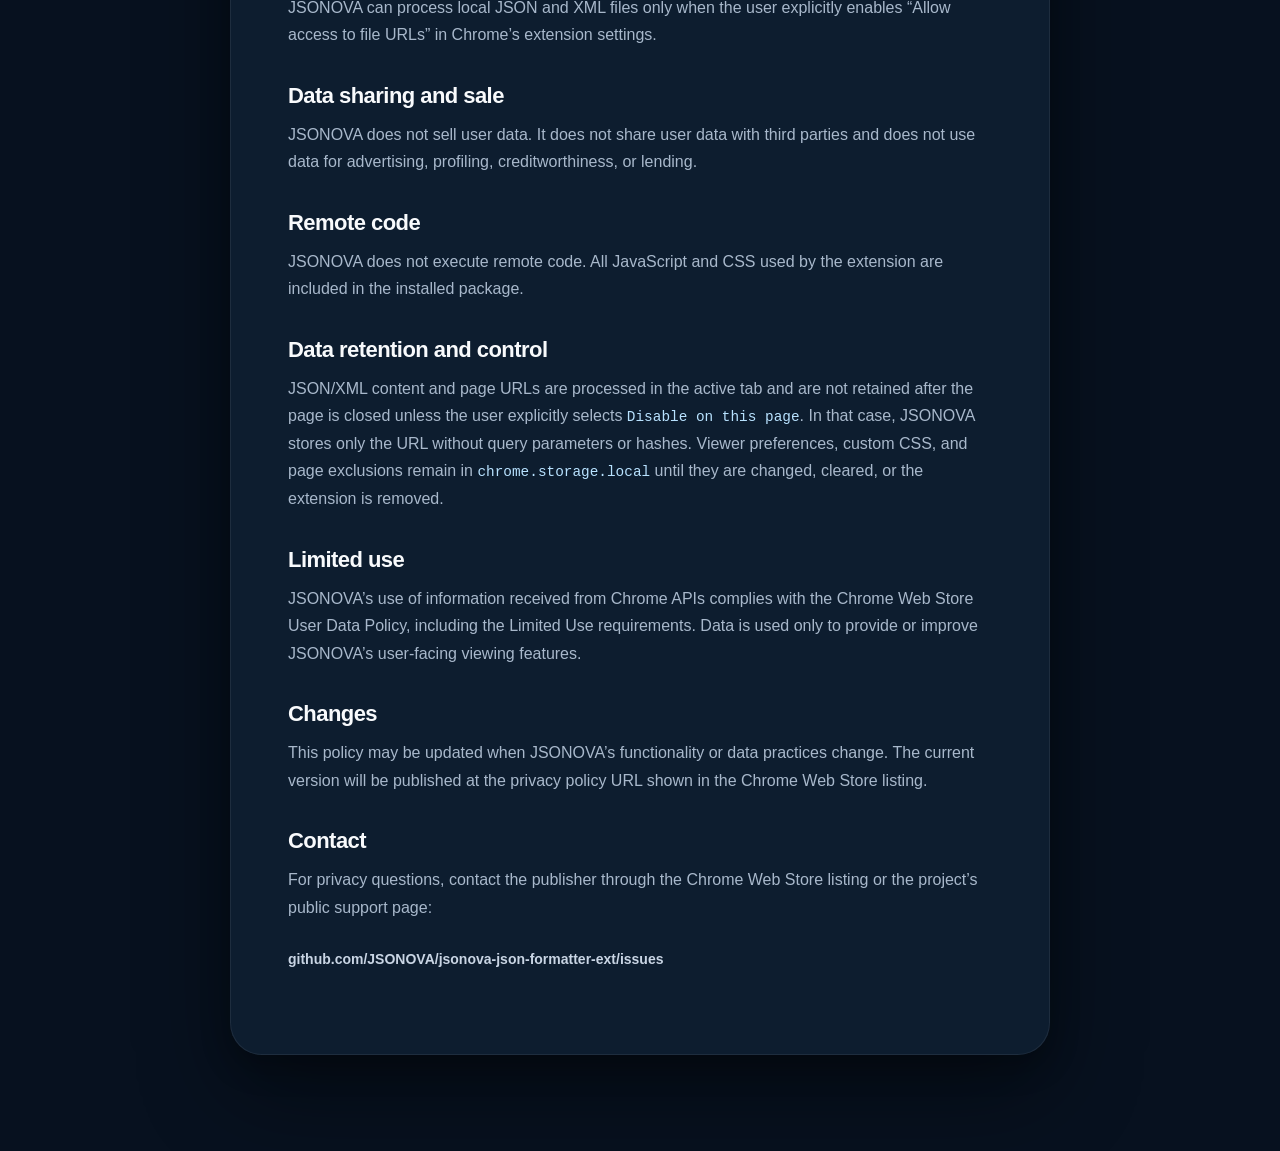
==== commit e80970ee: "feat(brand): adopt braces and nova logo" ====
--- a/privacy.html
+++ b/privacy.html
@@ -5,7 +5,11 @@
     <meta name="viewport" content="width=device-width, initial-scale=1" />
     <meta name="theme-color" content="#07111f" />
     <meta name="description" content="Privacy policy for the JSONOVA Chrome extension." />
-    <link rel="icon" href="assets/jsonova-icon.png" />
+    <link rel="canonical" href="https://jsonova.onrender.com/privacy.html" />
+    <link rel="icon" type="image/svg+xml" href="assets/jsonova-icon.svg" />
+    <link rel="icon" type="image/png" sizes="32x32" href="assets/favicon-32.png" />
+    <link rel="icon" type="image/png" sizes="16x16" href="assets/favicon-16.png" />
+    <link rel="apple-touch-icon" sizes="180x180" href="assets/apple-touch-icon.png" />
     <link rel="stylesheet" href="styles.css" />
     <title>Privacy Policy — JSONOVA</title>
   </head>
@@ -13,7 +17,7 @@
     <header class="site-header">
       <div class="container header-inner">
         <a class="brand" href="index.html" aria-label="Back to JSONOVA home">
-          <img src="assets/jsonova-icon.png" alt="" width="40" height="40" />
+          <img src="assets/jsonova-icon.svg" alt="" width="40" height="40" />
           <span>JSONOVA</span>
         </a>
         <a
--- a/styles.css
+++ b/styles.css
@@ -1147,6 +1147,85 @@
   margin-bottom: 54px;
 }
 
+.faq-section {
+  background: linear-gradient(180deg, rgba(255, 255, 255, 0), rgba(255, 255, 255, 0.018));
+}
+
+.faq-list {
+  display: grid;
+  max-width: 900px;
+  gap: 12px;
+  margin-inline: auto;
+}
+
+.faq-item {
+  overflow: hidden;
+  border-radius: 18px;
+  background: rgba(13, 28, 46, 0.78);
+  box-shadow: var(--shadow-card);
+}
+
+.faq-item summary {
+  position: relative;
+  padding: 24px 68px 24px 26px;
+  color: var(--text);
+  cursor: pointer;
+  font-size: 18px;
+  font-weight: 750;
+  letter-spacing: -0.015em;
+  list-style: none;
+}
+
+.faq-item summary::-webkit-details-marker {
+  display: none;
+}
+
+.faq-item summary::after {
+  position: absolute;
+  top: 50%;
+  right: 26px;
+  display: grid;
+  width: 32px;
+  height: 32px;
+  place-items: center;
+  border-radius: 10px;
+  background: rgba(143, 201, 244, 0.09);
+  color: var(--accent);
+  content: "+";
+  font-size: 22px;
+  font-weight: 500;
+  transform: translateY(-50%);
+}
+
+.faq-item[open] summary::after {
+  content: "−";
+}
+
+.faq-item summary:focus-visible {
+  outline: 2px solid var(--accent-bright);
+  outline-offset: -4px;
+}
+
+.faq-answer {
+  padding: 0 26px 24px;
+  box-shadow: inset 0 1px rgba(255, 255, 255, 0.055);
+}
+
+.faq-answer p {
+  max-width: 780px;
+  margin: 0;
+  padding-top: 20px;
+  color: var(--muted);
+  font-size: 16px;
+  line-height: 1.7;
+}
+
+.faq-answer code {
+  color: var(--accent-bright);
+  font-family: "SFMono-Regular", Consolas, "Liberation Mono", monospace;
+  font-size: 0.9em;
+}
+
 .privacy-section {
   padding-block: 64px;
 }
@@ -1630,6 +1709,19 @@
     margin-bottom: 42px;
   }
 
+  .faq-item summary {
+    padding: 21px 60px 21px 22px;
+    font-size: 17px;
+  }
+
+  .faq-item summary::after {
+    right: 20px;
+  }
+
+  .faq-answer {
+    padding: 0 22px 22px;
+  }
+
   .privacy-card {
     grid-template-columns: 1fr;
     padding: 30px;
